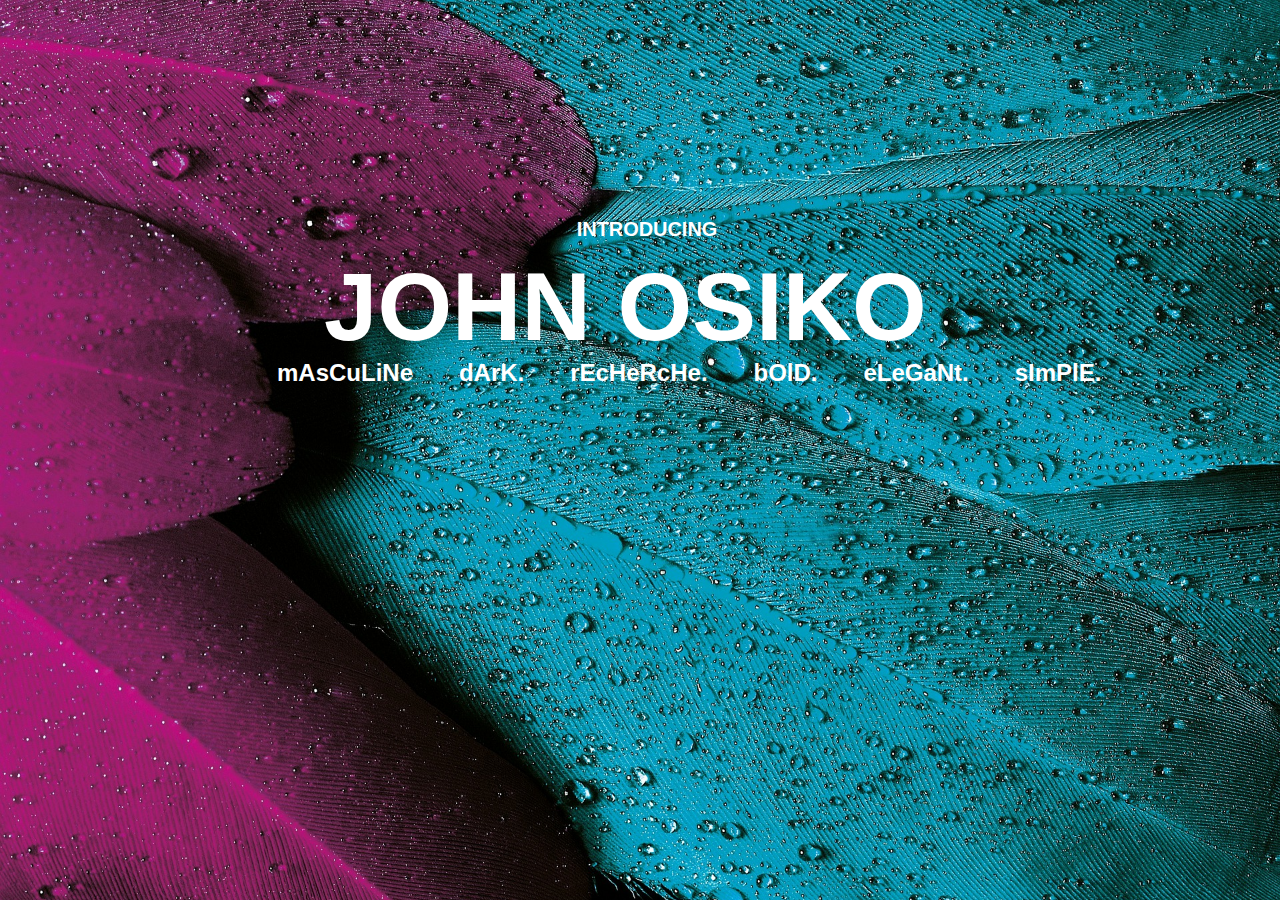
==== landing-page.html @ 91279615 "Modified an li element" ====
<!DOCTYPE html>
<html lang="en">

<head>
    <link rel="stylesheet" href="./CSS/styles.css" media="screen">
    <meta charset="UTF-8">
    <meta name="viewport" content="width=device-width, initial-scale=1.0">
    <title>OJ-Portfolio</title>
</head>

<body>
    <div id="scamp">
        <h5>INTRODUCING</h5>
    </div>
    <div id="name">
        <h1>JOHN OSIKO</h1>
        <ul>
            <li>mAsCuLiNe</li>
            <li>dArK.</li>
            <li>rEcHeRcHe.</li>
            <li>bOlD.</li>
            <li>eLeGaNt.</li>
            <li>sImPlE.</li>
        </ul>
    </div>
</body>

</html>
---- CSS/styles.css ----
body {
        background-image: url(../Images/plumage-176723_1920.jpg);
        background-size: cover;
        font-family: -apple-system, BlinkMacSystemFont, 'Segoe UI', Roboto, Oxygen, Ubuntu, Cantarell, 'Open Sans', 'Helvetica Neue', sans-serif;
    }
    
    #scamp {
        color: white;
        padding-top: 14%;
        padding-left: 45%;
        font-size: 24px;
    }
    
    #name {
        line-height: 2px;
    }
    
    #name h1 {
        color: white;
        font-size: 96px;
        padding-top: 0%;
        padding-left: 25%;
    }
    
    #name ul {
        padding-left: 18%;
        font-weight: 700;
    }
    
    #name ul li {
        list-style-type: none;
        display: inline-block;
        color: white;
        font-size: 24px;
        padding-left: 4%;
    }
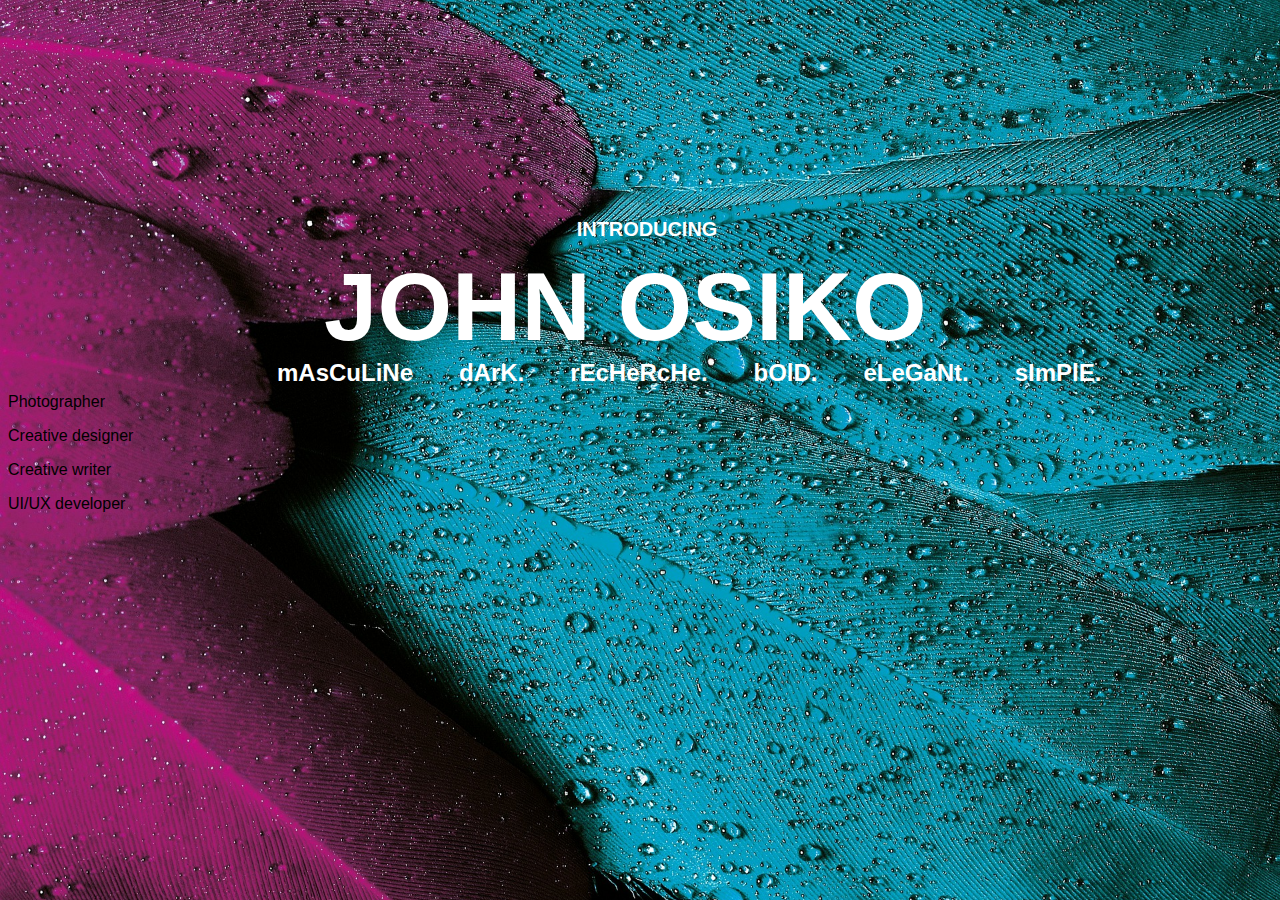
==== commit 49b40ed7: "Add p to html page" ====
--- a/landing-page.html
+++ b/landing-page.html
@@ -23,6 +23,12 @@
             <li>sImPlE.</li>
         </ul>
     </div>
+    <div class="descri"></div>
+    <p class="1">Photographer</p>
+    <p class="2">Creative designer</p>
+    <p class="3">Creative writer</p>
+    <p class="4">UI/UX developer</p>
+
 </body>
 
 </html>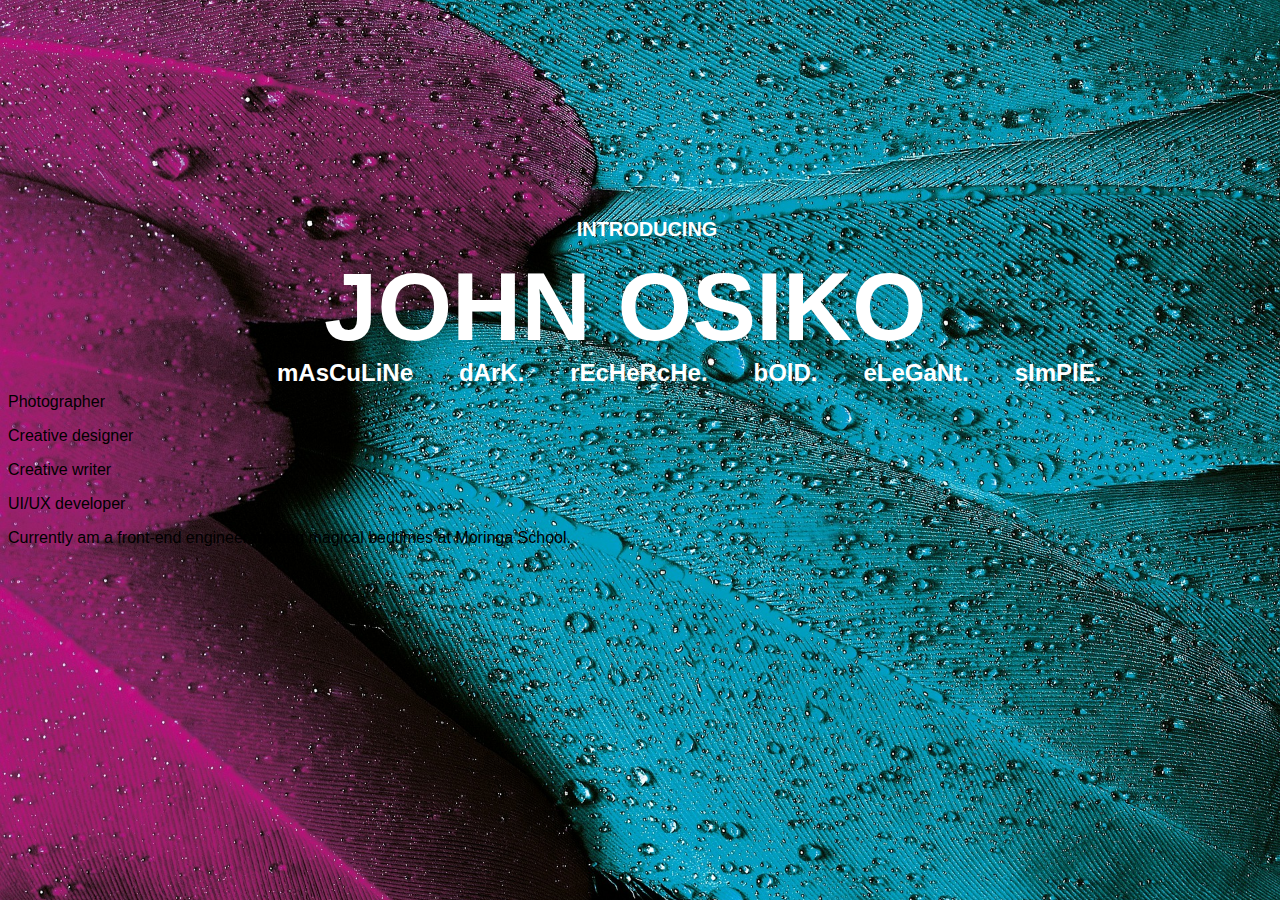
==== commit 978f8cff: "Add span element to html page" ====
--- a/landing-page.html
+++ b/landing-page.html
@@ -23,11 +23,13 @@
             <li>sImPlE.</li>
         </ul>
     </div>
-    <div class="descri"></div>
-    <p class="1">Photographer</p>
-    <p class="2">Creative designer</p>
-    <p class="3">Creative writer</p>
-    <p class="4">UI/UX developer</p>
+    <div class="descri">
+        <p class="1">Photographer</p>
+        <p class="2">Creative designer</p>
+        <p class="3">Creative writer</p>
+        <p class="4">UI/UX developer</p>
+    </div>
+    <span>Currently am a front-end engineer making magical bedtimes at Moringa School.</span>
 
 </body>
 
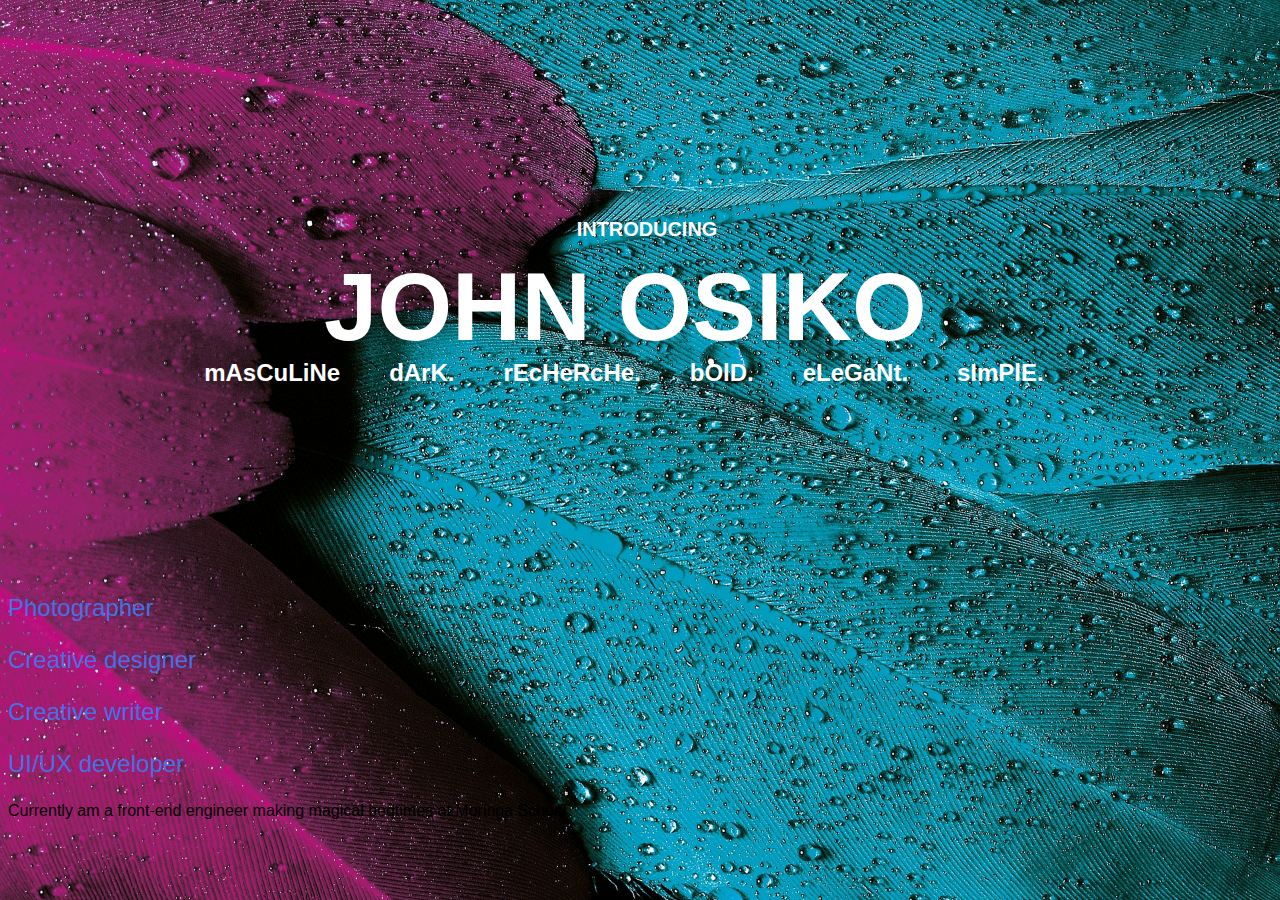
==== commit 8589b400: "Modified the id of p element" ====
--- a/landing-page.html
+++ b/landing-page.html
@@ -24,10 +24,10 @@
         </ul>
     </div>
     <div class="descri">
-        <p class="1">Photographer</p>
-        <p class="2">Creative designer</p>
-        <p class="3">Creative writer</p>
-        <p class="4">UI/UX developer</p>
+        <p id="one">Photographer</p>
+        <p id="two">Creative designer</p>
+        <p id="three">Creative writer</p>
+        <p id="four">UI/UX developer</p>
     </div>
     <span>Currently am a front-end engineer making magical bedtimes at Moringa School.</span>
 
--- a/CSS/styles.css
+++ b/CSS/styles.css
@@ -23,7 +23,7 @@
     }
     
     #name ul {
-        padding-left: 18%;
+        padding-left: 12%;
         font-weight: 700;
     }
     
@@ -33,4 +33,10 @@
         color: white;
         font-size: 24px;
         padding-left: 4%;
+    }
+    
+    .descri {
+        color: rgb(70, 112, 228);
+        font-size: 24px;
+        padding-top: 14%;
     }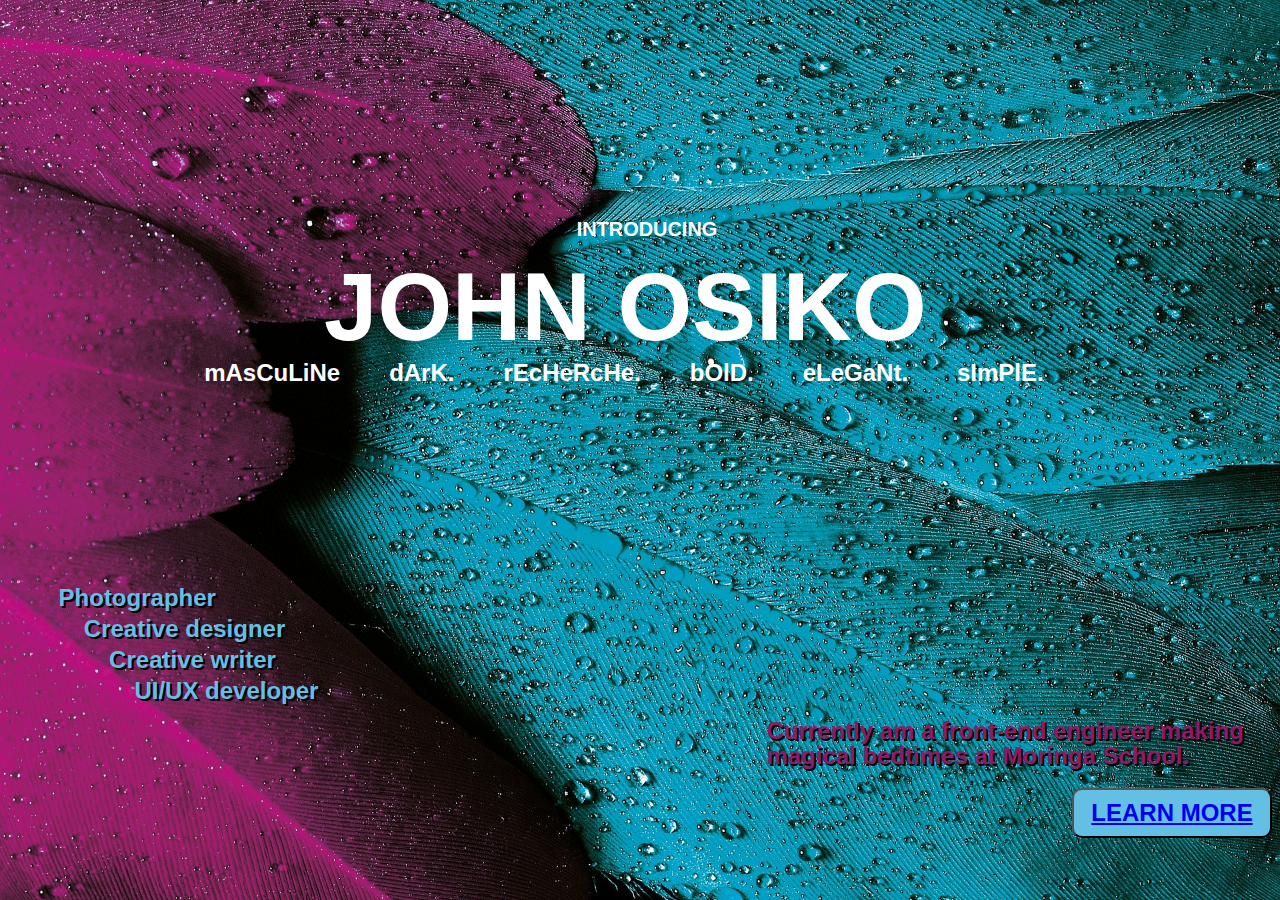
==== commit 4e280432: "Add link to button in html page" ====
--- a/landing-page.html
+++ b/landing-page.html
@@ -28,9 +28,9 @@
         <p id="two">Creative designer</p>
         <p id="three">Creative writer</p>
         <p id="four">UI/UX developer</p>
+        <span>Currently am a front-end engineer making magical bedtimes at Moringa School.</span>
     </div>
-    <span>Currently am a front-end engineer making magical bedtimes at Moringa School.</span>
-
+    <button type="submit"><span><a href="#">LEARN MORE</a></span></button>
 </body>
 
 </html>--- a/CSS/styles.css
+++ b/CSS/styles.css
@@ -36,7 +36,58 @@
     }
     
     .descri {
-        color: rgb(70, 112, 228);
+        color: rgb(99, 191, 228);
         font-size: 24px;
         padding-top: 14%;
+        line-height: 7px;
+        font-weight: 600;
+    }
+    
+    .descri #one {
+        padding-left: 4%;
+        text-shadow: black 2px 2px;
+    }
+    
+    .descri #two {
+        padding-left: 6%;
+        text-shadow: black 2px 2px;
+    }
+    
+    .descri #three {
+        padding-left: 8%;
+        text-shadow: black 2px 2px;
+    }
+    
+    .descri #four {
+        padding-left: 10%;
+        text-shadow: black 2px 2px;
+    }
+    
+    .descri span {
+        font-size: 24px;
+        padding-left: 60%;
+        font-weight: 500;
+        float: right;
+        color: rgb(146, 25, 102);
+        text-shadow: black 2px 2px;
+        line-height: 25px;
+        font-weight: 600;
+    }
+    
+    button {
+        font-size: 24px;
+        font-weight: 800;
+        color: black;
+        background-color: rgb(99, 191, 228);
+        border-radius: 10px;
+        margin-top: 20px;
+        cursor: pointer;
+        text-decoration: none;
+        float: right;
+        width: 200px;
+        height: 50px;
+    }
+    
+    button :hover {
+        opacity: 0.5;
     }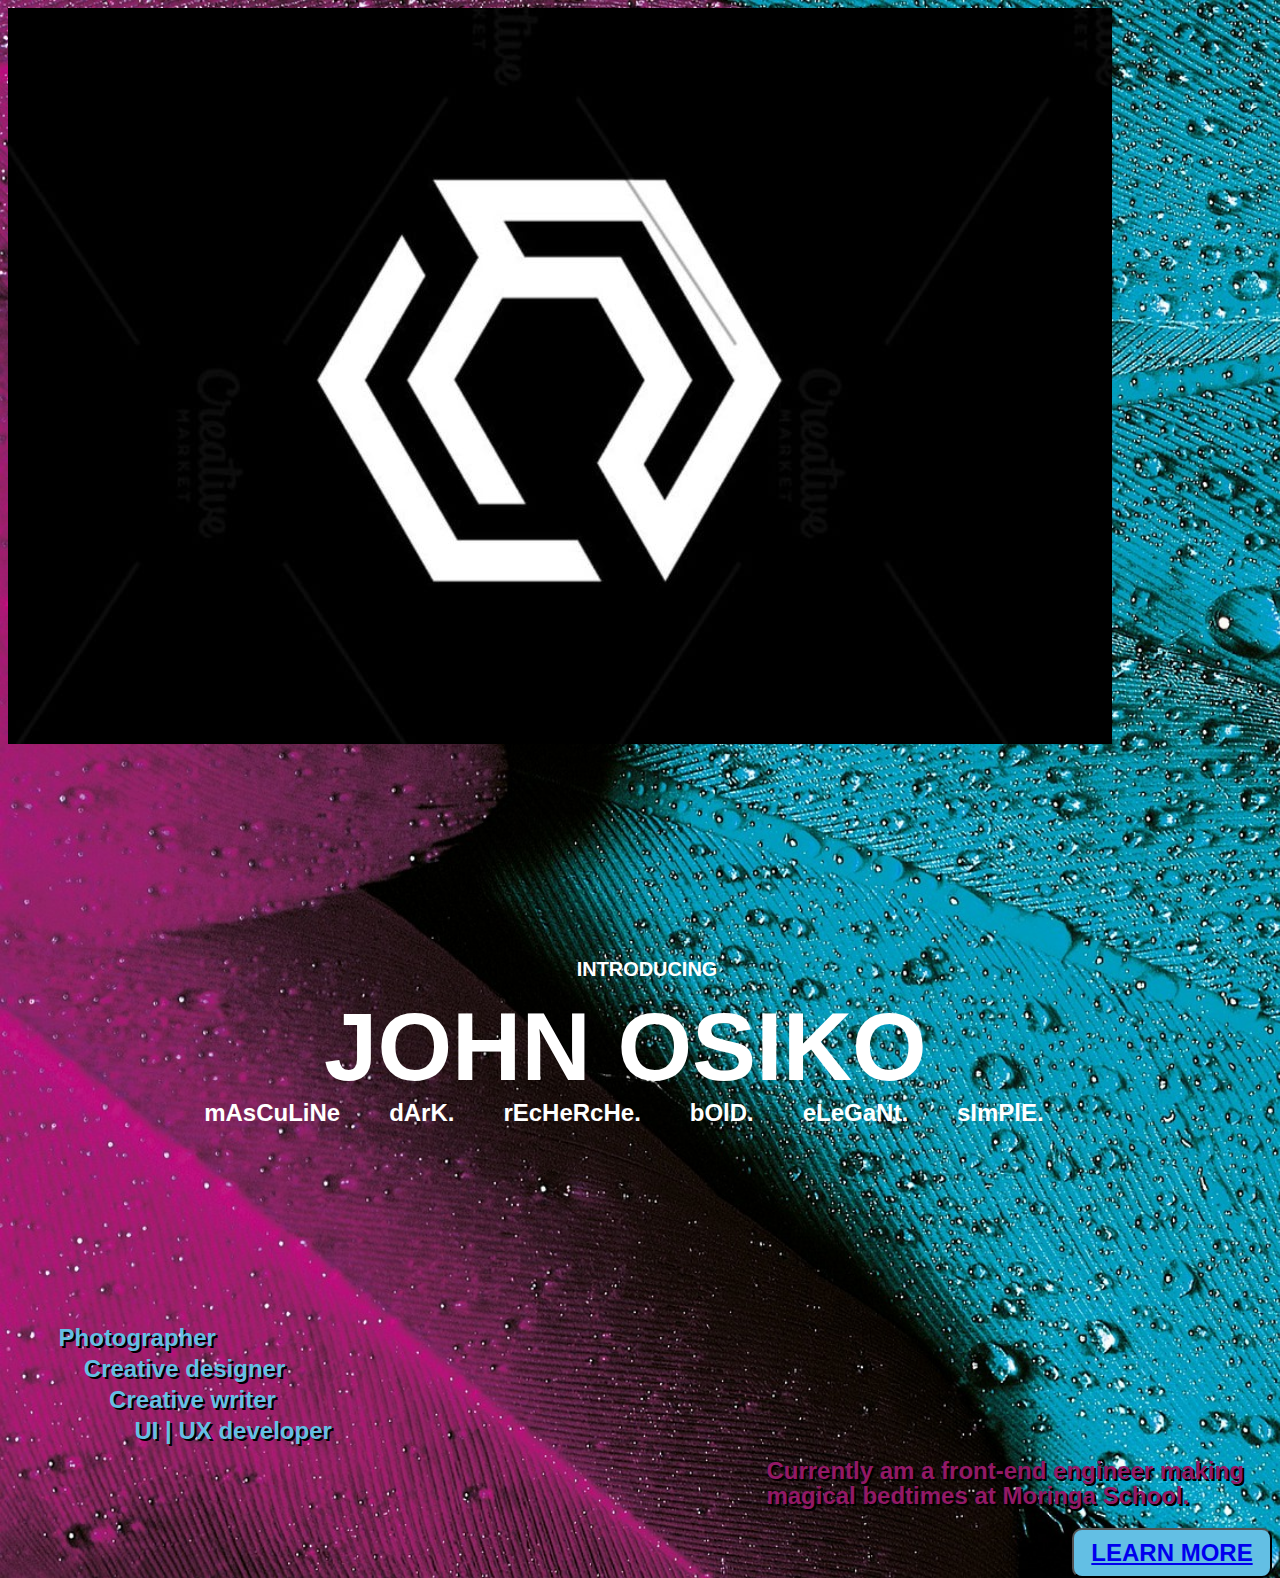
==== commit 3e08ea83: "Modified p element in descri class" ====
--- a/landing-page.html
+++ b/landing-page.html
@@ -9,6 +9,9 @@
 </head>
 
 <body>
+    <header>
+        <img src="./Images/Abstract letter C vector logo icon.jpeg">
+    </header>
     <div id="scamp">
         <h5>INTRODUCING</h5>
     </div>
@@ -27,7 +30,7 @@
         <p id="one">Photographer</p>
         <p id="two">Creative designer</p>
         <p id="three">Creative writer</p>
-        <p id="four">UI/UX developer</p>
+        <p id="four">UI | UX developer</p>
         <span>Currently am a front-end engineer making magical bedtimes at Moringa School.</span>
     </div>
     <button type="submit"><span><a href="#">LEARN MORE</a></span></button>
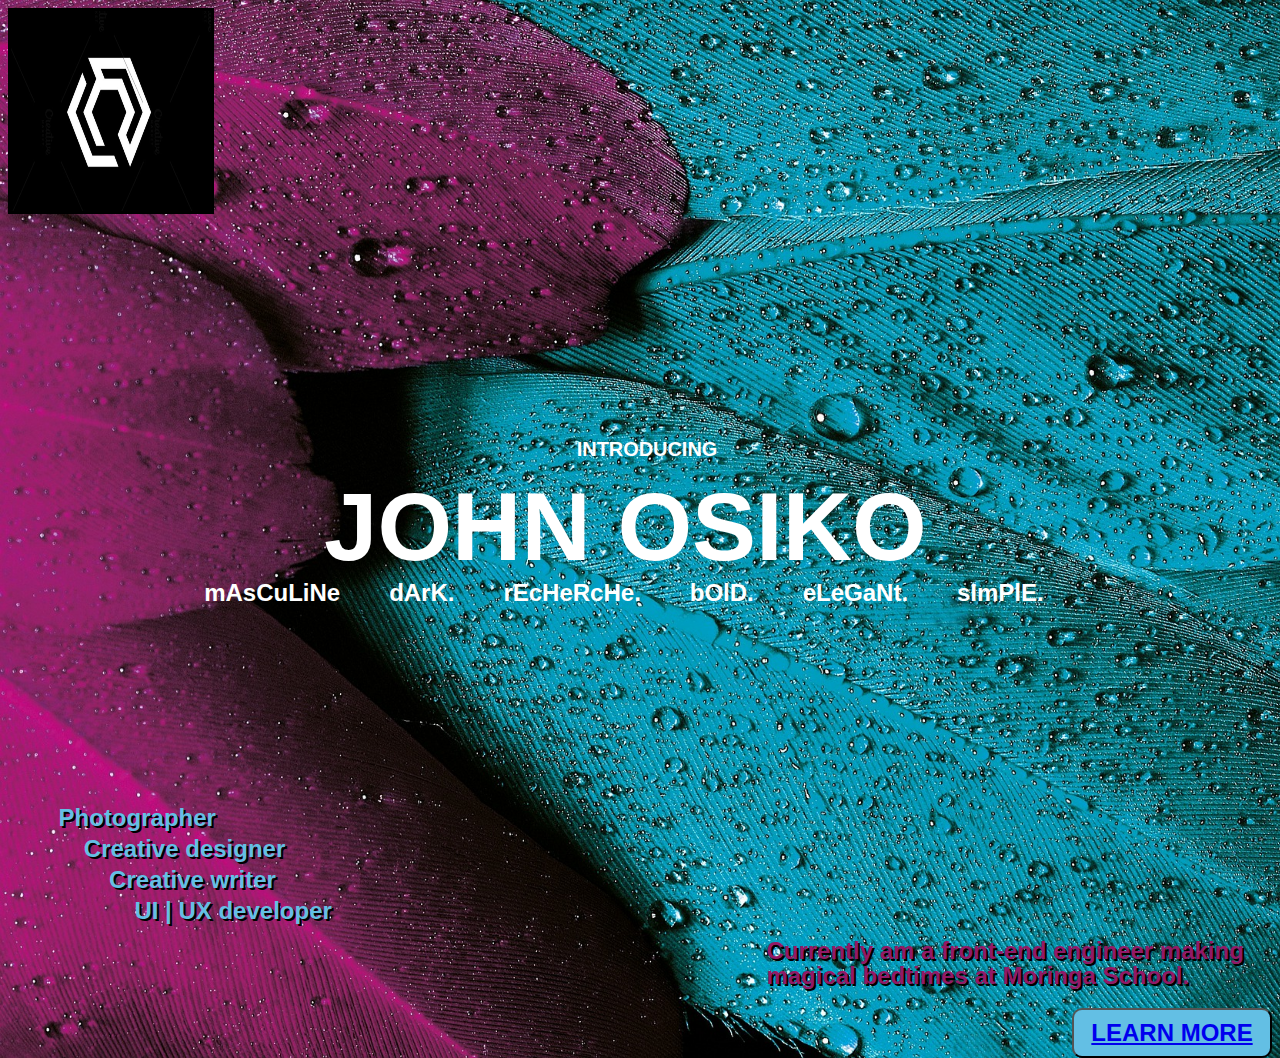
==== commit 52560419: "Linked home page and about page" ====
--- a/landing-page.html
+++ b/landing-page.html
@@ -33,7 +33,7 @@
         <p id="four">UI | UX developer</p>
         <span>Currently am a front-end engineer making magical bedtimes at Moringa School.</span>
     </div>
-    <button type="submit"><span><a href="#">LEARN MORE</a></span></button>
+    <button type="submit"><span><a href="about-me.html">LEARN MORE</a></span></button>
 </body>
 
 </html>--- a/CSS/styles.css
+++ b/CSS/styles.css
@@ -2,6 +2,14 @@
         background-image: url(../Images/plumage-176723_1920.jpg);
         background-size: cover;
         font-family: -apple-system, BlinkMacSystemFont, 'Segoe UI', Roboto, Oxygen, Ubuntu, Cantarell, 'Open Sans', 'Helvetica Neue', sans-serif;
+    }
+    
+    header img {
+        border: solid black;
+        margin-bottom: 10px;
+        cursor: pointer;
+        height: 200px;
+        width: 200px;
     }
     
     #scamp {
